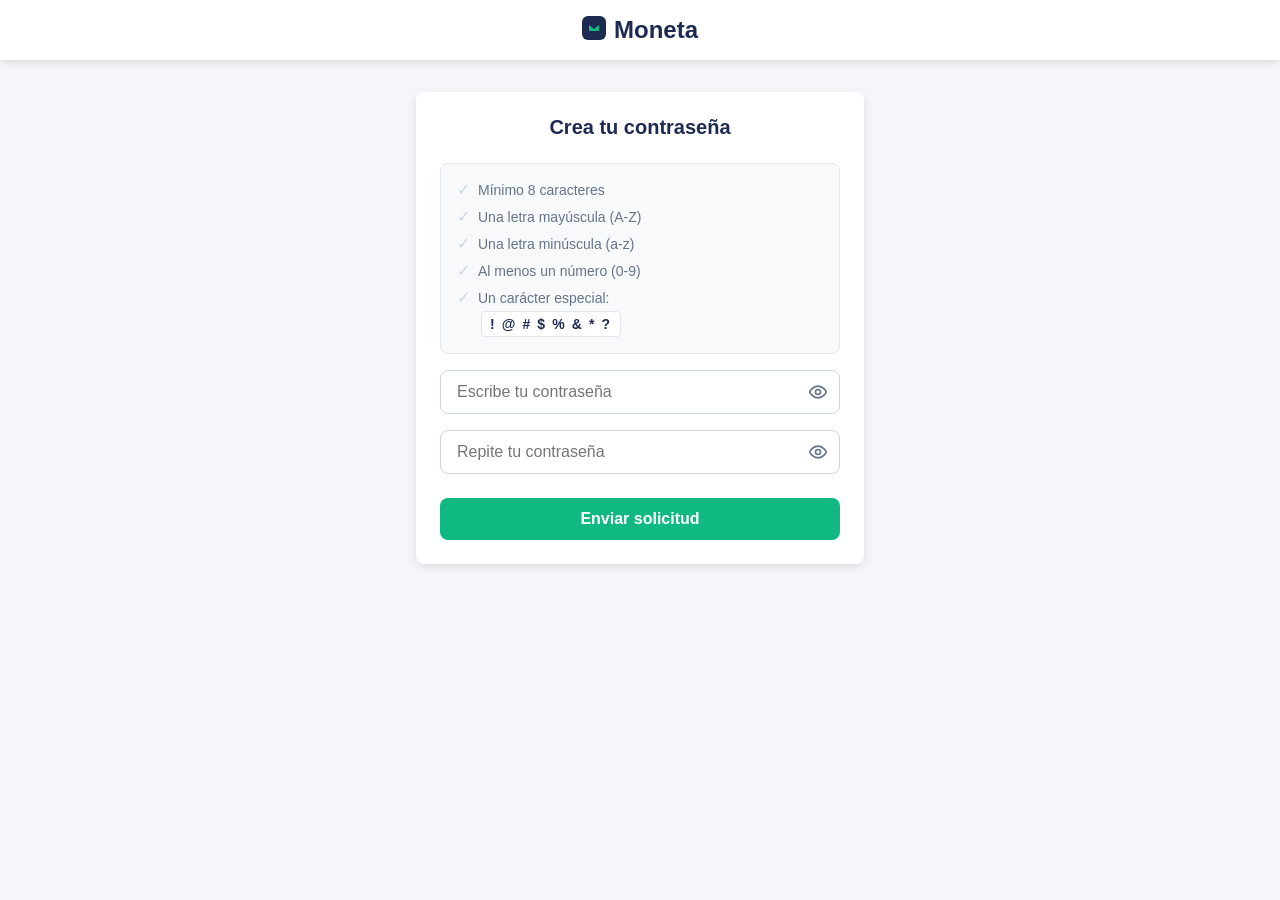
==== Contraseña/contra.html @ 9e0375bc "Se enlaza los botones de (landig) a (login) luego a (crear constraseña) y por ùltimo a otp. también " ====
<!DOCTYPE html>
<html lang="es">
<head>
  <meta charset="UTF-8">
  <meta name="viewport" content="width=device-width, initial-scale=1.0">
  <title>Crea tu contraseña - Moneta</title>
  <link rel="stylesheet" href="pass.css">
</head>
<body>

  <!-- Encabezado / Logo Moneta -->
  <header class="header">
    <div class="logo-container">
      <div class="logo-icon">
        <svg width="24" height="24" viewBox="0 0 24 24" fill="none" xmlns="http://www.w3.org/2000/svg">
          <rect width="24" height="24" rx="6" fill="#1d2b53"/>
          <path d="M7 9L12 13L17 9V15H7V9Z" fill="#10b981"/>
        </svg>
      </div>
      <span class="logo-text">Moneta</span>
    </div>
  </header>

  <!-- Contenedor Principal -->
  <main class="main-container">
    <h1 class="title">Crea tu contraseña</h1>

    <form class="password-form">
      
      <!-- Cuadro de Requisitos de Contraseña -->
      <div class="requirements-card">
        <ul class="requirements-list">
          <li class="requirement-item invalid">
            <span class="check-icon">✓</span>
            <span>Mínimo 8 caracteres</span>
          </li>
          <li class="requirement-item invalid">
            <span class="check-icon">✓</span>
            <span>Una letra mayúscula (A-Z)</span>
          </li>
          <li class="requirement-item invalid">
            <span class="check-icon">✓</span>
            <span>Una letra minúscula (a-z)</span>
          </li>
          <li class="requirement-item invalid">
            <span class="check-icon">✓</span>
            <span>Al menos un número (0-9)</span>
          </li>
          <li class="requirement-item invalid special-char-item">
            <div class="special-char-label">
              <span class="check-icon">✓</span>
              <span>Un carácter especial:</span>
            </div>
            <div class="special-char-box">
              ! @ # $ % & * ?
            </div>
          </li>
        </ul>
      </div>

      <!-- Campo 1: Escribe tu contraseña -->
      <div class="input-group">
        <input 
          type="password" 
          placeholder="Escribe tu contraseña"
          required
        >
        <button type="button" class="toggle-password" aria-label="Mostrar u ocultar contraseña">
          <svg class="eye-icon" width="20" height="20" viewBox="0 0 24 24" fill="none" stroke="currentColor" stroke-width="2" stroke-linecap="round" stroke-linejoin="round">
            <path d="M2 12s3-7 10-7 10 7 10 7-3 7-10 7-10-7-10-7z"></path>
            <circle cx="12" cy="12" r="3"></circle>
          </svg>
        </button>
      </div>

      <!-- Campo 2: Repite tu contraseña -->
      <div class="input-group">
        <input 
          type="password" 
          placeholder="Repite tu contraseña"
          required
        >
        <button type="button" class="toggle-password" aria-label="Mostrar u ocultar contraseña">
          <svg class="eye-icon" width="20" height="20" viewBox="0 0 24 24" fill="none" stroke="currentColor" stroke-width="2" stroke-linecap="round" stroke-linejoin="round">
            <path d="M2 12s3-7 10-7 10 7 10 7-3 7-10 7-10-7-10-7z"></path>
            <circle cx="12" cy="12" r="3"></circle>
          </svg>
        </button>
      </div>

    </form>

    <!-- Enlace que funciona como botón sin necesidad de JavaScript -->
    <a href="../otp/codigo_otp.html" class="submit-btn">Enviar solicitud</a>
  </main>

  <footer class="footer"></footer>

</body>
</html>
---- Contraseña/pass.css ----
* {
  margin: 0;
  padding: 0;
  box-sizing: border-box;
  font-family: Arial, sans-serif;
}

body {
  background-color: #f4f6f9;
  display: flex;
  flex-direction: column;
  align-items: center;
  min-height: 100vh;
}

.header {
  width: 100%;
  padding: 1rem;
  background-color: #ffffff;
  box-shadow: 0 0.2rem 0.5rem rgba(0, 0, 0, 0.1);
  display: flex;
  justify-content: center;
}

.logo-container {
  display: flex;
  align-items: center;
  gap: 0.5rem;
}

.logo-text {
  font-size: 1.5rem;
  font-weight: bold;
  color: #1d2b53;
}

.main-container {
  width: 100%;
  max-width: 28rem;
  margin-top: 2rem;
  padding: 1.5rem;
  background-color: #ffffff;
  border-radius: 0.5rem;
  box-shadow: 0 0.2rem 0.5rem rgba(0, 0, 0, 0.1);
}

.title {
  font-size: 1.25rem;
  color: #1d2b53;
  text-align: center;
  margin-bottom: 1.5rem;
}

.password-form {
  display: flex;
  flex-direction: column;
  gap: 1rem;
}

.requirements-card {
  background-color: #f8f9fa;
  padding: 1rem;
  border-radius: 0.5rem;
  border: 0.0625rem solid #e2e8f0;
}

.requirements-list {
  list-style: none;
  display: flex;
  flex-direction: column;
  gap: 0.5rem;
}

.requirement-item {
  display: flex;
  align-items: center;
  gap: 0.5rem;
  font-size: 0.875rem;
  color: #64748b;
}

.check-icon {
  font-size: 1rem;
  color: #cbd5e1;
}

.special-char-item {
  align-items: flex-start;
  flex-direction: column;
  gap: 0.25rem;
}

.special-char-label {
  display: flex;
  align-items: center;
  gap: 0.5rem;
}

.special-char-box {
  margin-left: 1.5rem;
  background-color: #ffffff;
  padding: 0.25rem 0.5rem;
  border-radius: 0.25rem;
  border: 0.0625rem solid #e2e8f0;
  letter-spacing: 0.1rem;
  font-weight: bold;
  color: #1d2b53;
}

.input-group {
  position: relative;
  display: flex;
  align-items: center;
}

.input-group input {
  width: 100%;
  padding: 0.75rem 2.5rem 0.75rem 1rem;
  border: 0.0625rem solid #cbd5e1;
  border-radius: 0.5rem;
  font-size: 1rem;
  outline: none;
  color: #333;
}

.input-group input:focus {
  border-color: #10b981;
}

.toggle-password {
  position: absolute;
  right: 0.75rem;
  background: none;
  border: none;
  cursor: pointer;
  color: #64748b;
  display: flex;
  align-items: center;
  justify-content: center;
}

/* Diseño del enlace convertido en botón */
.submit-btn {
  display: block;
  width: 100%;
  text-align: center;
  background-color: #10b981;
  color: #ffffff;
  padding: 0.75rem;
  border-radius: 0.5rem;
  text-decoration: none;
  font-size: 1rem;
  font-weight: bold;
  margin-top: 1.5rem;
  border: none;
  cursor: pointer;
  transition: background-color 0.2s ease;
}

.submit-btn:hover {
  background-color: #0d9668;
}

/* Diseño Responsive */
@media (max-width: 30rem) {
  .main-container {
    width: 90%;
    padding: 1rem;
    margin-top: 1rem;
  }
}
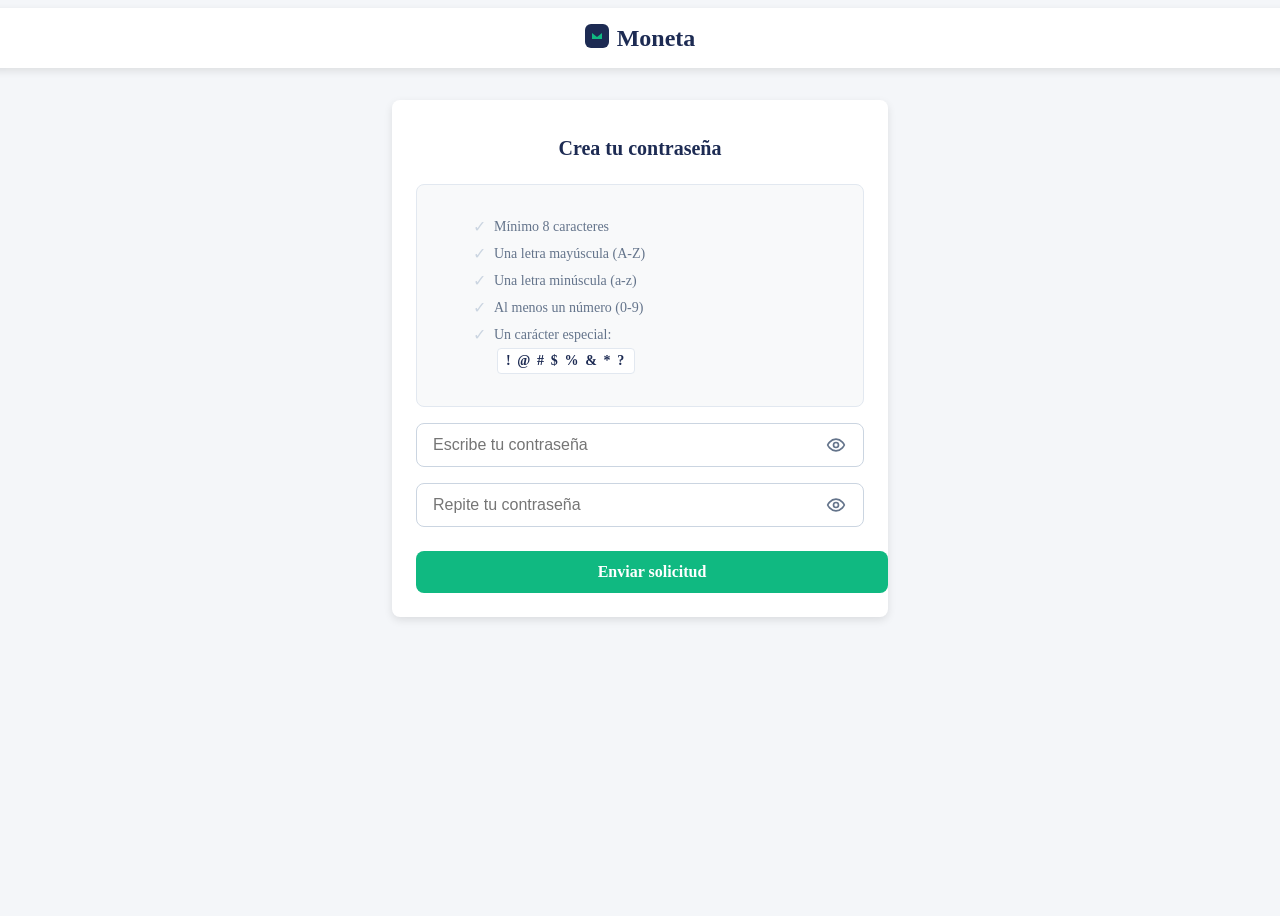
==== commit fbcab2d4: "Se actualiza html contraseña y login" ====
--- a/Contraseña/contra.html
+++ b/Contraseña/contra.html
@@ -96,5 +96,4 @@
 
   <footer class="footer"></footer>
 
-</body>
-</html>+</body>
--- a/Contraseña/pass.css
+++ b/Contraseña/pass.css
@@ -1,3 +1,4 @@
+CSS
 * {
   margin: 0;
   padding: 0;
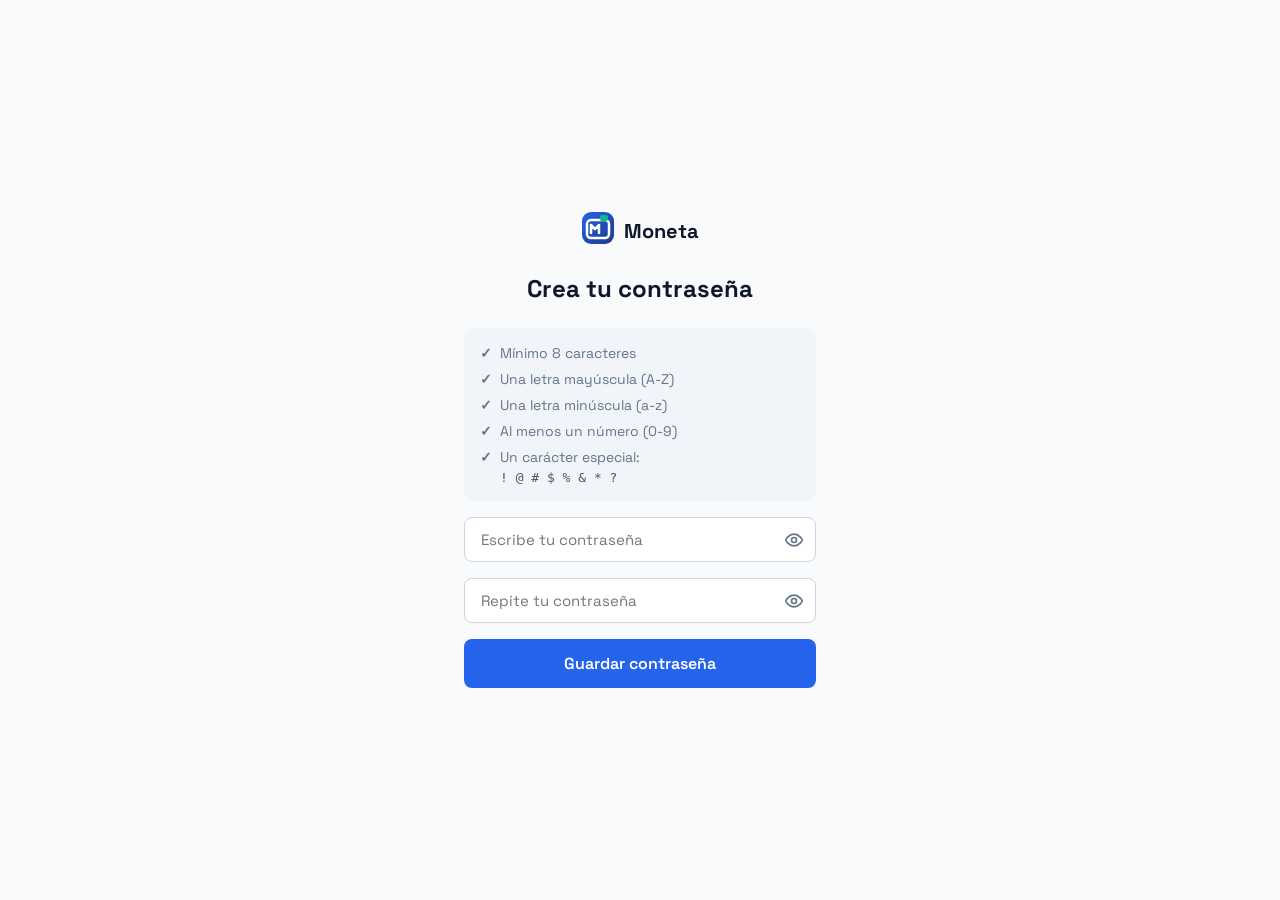
==== commit d74eb9bb: "actualizacion contraseña" ====
--- a/Contraseña/contra.html
+++ b/Contraseña/contra.html
@@ -3,50 +3,62 @@
 <head>
   <meta charset="UTF-8">
   <meta name="viewport" content="width=device-width, initial-scale=1.0">
+  <link rel="preconnect" href="https://fonts.googleapis.com">
+  <link rel="preconnect" href="https://fonts.gstatic.com" crossorigin>
+  <link href="https://fonts.googleapis.com/css2?family=Space+Grotesk:wght@300..700&display=swap" rel="stylesheet">
+
   <title>Crea tu contraseña - Moneta</title>
   <link rel="stylesheet" href="pass.css">
 </head>
 <body>
 
-  <!-- Encabezado / Logo Moneta -->
-  <header class="header">
-    <div class="logo-container">
+  <!-- Contenedor Principal -->
+  <main class="main-container">
+
+    <!-- Logo Moneta -->
+    <div class="logo-container logo-top">
       <div class="logo-icon">
-        <svg width="24" height="24" viewBox="0 0 24 24" fill="none" xmlns="http://www.w3.org/2000/svg">
-          <rect width="24" height="24" rx="6" fill="#1d2b53"/>
-          <path d="M7 9L12 13L17 9V15H7V9Z" fill="#10b981"/>
+        <svg width="32" height="32" viewBox="0 0 32 32" fill="none" xmlns="http://www.w3.org/2000/svg">
+          <defs>
+            <linearGradient id="bgGrad" x1="0%" y1="0%" x2="100%" y2="100%">
+              <stop offset="0%" stop-color="#2563eb"/>
+              <stop offset="100%" stop-color="#1e3a8a"/>
+            </linearGradient>
+          </defs>
+          <rect width="32" height="32" rx="9" fill="url(#bgGrad)"/>
+          <rect x="5" y="8" width="22" height="18" rx="4" stroke="#ffffff" stroke-width="2.5" fill="none"/>
+          <path d="M9 21V13L13 17L17 13V21" stroke="#ffffff" stroke-width="2.5" stroke-linecap="round" stroke-linejoin="round"/>
+          <rect x="18" y="3" width="8" height="6" rx="2" fill="#10b981"/>
         </svg>
       </div>
       <span class="logo-text">Moneta</span>
     </div>
-  </header>
 
-  <!-- Contenedor Principal -->
-  <main class="main-container">
     <h1 class="title">Crea tu contraseña</h1>
 
-    <form class="password-form">
+    <!-- Formulario con validación nativa HTML5 -->
+    <form class="password-form" id="passwordForm">
       
       <!-- Cuadro de Requisitos de Contraseña -->
       <div class="requirements-card">
         <ul class="requirements-list">
-          <li class="requirement-item invalid">
+          <li class="requirement-item" id="req-length">
             <span class="check-icon">✓</span>
             <span>Mínimo 8 caracteres</span>
           </li>
-          <li class="requirement-item invalid">
+          <li class="requirement-item" id="req-uppercase">
             <span class="check-icon">✓</span>
             <span>Una letra mayúscula (A-Z)</span>
           </li>
-          <li class="requirement-item invalid">
+          <li class="requirement-item" id="req-lowercase">
             <span class="check-icon">✓</span>
             <span>Una letra minúscula (a-z)</span>
           </li>
-          <li class="requirement-item invalid">
+          <li class="requirement-item" id="req-number">
             <span class="check-icon">✓</span>
             <span>Al menos un número (0-9)</span>
           </li>
-          <li class="requirement-item invalid special-char-item">
+          <li class="requirement-item special-char-item" id="req-special">
             <div class="special-char-label">
               <span class="check-icon">✓</span>
               <span>Un carácter especial:</span>
@@ -59,41 +71,80 @@
       </div>
 
       <!-- Campo 1: Escribe tu contraseña -->
-      <div class="input-group">
+      <div class="input-group input-wrapper">
+        <input type="checkbox" id="toggle-pass1" class="toggle-checkbox">
+        
         <input 
           type="password" 
+          name="password" 
+          class="input-password"
           placeholder="Escribe tu contraseña"
+          minlength="8"
+          pattern="(?=.*\d)(?=.*[a-z])(?=.*[A-Z])(?=.*[!@#$%^&*()_+\-=\[\]{};':&quot;\\|,.<>\/?]).{8,}"
           required
         >
-        <button type="button" class="toggle-password" aria-label="Mostrar u ocultar contraseña">
-          <svg class="eye-icon" width="20" height="20" viewBox="0 0 24 24" fill="none" stroke="currentColor" stroke-width="2" stroke-linecap="round" stroke-linejoin="round">
+        
+        <input 
+          type="text" 
+          class="input-text"
+          placeholder="Escribe tu contraseña"
+          minlength="8"
+          pattern="(?=.*\d)(?=.*[a-z])(?=.*[A-Z])(?=.*[!@#$%^&*()_+\-=\[\]{};':&quot;\\|,.<>\/?]).{8,}"
+        >
+
+        <label for="toggle-pass1" class="toggle-label" aria-label="Mostrar u ocultar contraseña">
+          <svg class="eye-icon eye-on" width="20" height="20" viewBox="0 0 24 24" fill="none" stroke="currentColor" stroke-width="2" stroke-linecap="round" stroke-linejoin="round">
             <path d="M2 12s3-7 10-7 10 7 10 7-3 7-10 7-10-7-10-7z"></path>
             <circle cx="12" cy="12" r="3"></circle>
           </svg>
-        </button>
+          <svg class="eye-icon eye-off" width="20" height="20" viewBox="0 0 24 24" fill="none" stroke="currentColor" stroke-width="2" stroke-linecap="round" stroke-linejoin="round">
+            <path d="M17.94 17.94A10.07 10.07 0 0 1 12 19c-7 0-10-7-10-7a18.45 18.45 0 0 1 5.06-5.94M9.9 4.24A9.12 9.12 0 0 1 12 4c7 0 10 7 10 7a18.5 18.5 0 0 1-2.16 3.19m-6.72-1.07a3 3 0 1 1-4.24-4.24"></path>
+            <line x1="1" y1="1" x2="23" y2="23"></line>
+          </svg>
+        </label>
       </div>
 
       <!-- Campo 2: Repite tu contraseña -->
-      <div class="input-group">
+      <div class="input-group input-wrapper">
+        <input type="checkbox" id="toggle-pass2" class="toggle-checkbox">
+
         <input 
           type="password" 
+          name="confirmPassword" 
+          class="input-password"
           placeholder="Repite tu contraseña"
+          minlength="8"
+          pattern="(?=.*\d)(?=.*[a-z])(?=.*[A-Z])(?=.*[!@#$%^&*()_+\-=\[\]{};':&quot;\\|,.<>\/?]).{8,}"
           required
         >
-        <button type="button" class="toggle-password" aria-label="Mostrar u ocultar contraseña">
-          <svg class="eye-icon" width="20" height="20" viewBox="0 0 24 24" fill="none" stroke="currentColor" stroke-width="2" stroke-linecap="round" stroke-linejoin="round">
+
+        <input 
+          type="text" 
+          class="input-text"
+          placeholder="Repite tu contraseña"
+          minlength="8"
+          pattern="(?=.*\d)(?=.*[a-z])(?=.*[A-Z])(?=.*[!@#$%^&*()_+\-=\[\]{};':&quot;\\|,.<>\/?]).{8,}"
+        >
+
+        <label for="toggle-pass2" class="toggle-label" aria-label="Mostrar u ocultar contraseña">
+          <svg class="eye-icon eye-on" width="20" height="20" viewBox="0 0 24 24" fill="none" stroke="currentColor" stroke-width="2" stroke-linecap="round" stroke-linejoin="round">
             <path d="M2 12s3-7 10-7 10 7 10 7-3 7-10 7-10-7-10-7z"></path>
             <circle cx="12" cy="12" r="3"></circle>
           </svg>
-        </button>
+          <svg class="eye-icon eye-off" width="20" height="20" viewBox="0 0 24 24" fill="none" stroke="currentColor" stroke-width="2" stroke-linecap="round" stroke-linejoin="round">
+            <path d="M17.94 17.94A10.07 10.07 0 0 1 12 19c-7 0-10-7-10-7a18.45 18.45 0 0 1 5.06-5.94M9.9 4.24A9.12 9.12 0 0 1 12 4c7 0 10 7 10 7a18.5 18.5 0 0 1-2.16 3.19m-6.72-1.07a3 3 0 1 1-4.24-4.24"></path>
+            <line x1="1" y1="1" x2="23" y2="23"></line>
+          </svg>
+        </label>
       </div>
 
+      <!-- Botón de Envío -->
+      <button type="submit" id="submitBtn" class="submit-btn">Guardar contraseña</button>
+
     </form>
-
-    <!-- Enlace que funciona como botón sin necesidad de JavaScript -->
-    <a href="../otp/codigo_otp.html" class="submit-btn">Enviar solicitud</a>
   </main>
 
   <footer class="footer"></footer>
 
-</body>+</body>
+</html>
--- a/Contraseña/pass.css
+++ b/Contraseña/pass.css
@@ -1,172 +1,183 @@
-CSS
-* {
+/* Estilos base y tipografía */
+body {
+  font-family: 'Space Grotesk', sans-serif;
+  background-color: #f8fafc;
   margin: 0;
   padding: 0;
-  box-sizing: border-box;
-  font-family: Arial, sans-serif;
-}
-
-body {
-  background-color: #f4f6f9;
   display: flex;
-  flex-direction: column;
+  justify-content: center;
   align-items: center;
   min-height: 100vh;
 }
 
-.header {
+.main-container {
   width: 100%;
-  padding: 1rem;
-  background-color: #ffffff;
-  box-shadow: 0 0.2rem 0.5rem rgba(0, 0, 0, 0.1);
-  display: flex;
-  justify-content: center;
+  max-width: 400px;
+  padding: 24px;
+  box-sizing: border-box;
 }
 
 .logo-container {
   display: flex;
   align-items: center;
-  gap: 0.5rem;
+  justify-content: center;
+  gap: 10px;
+  margin-bottom: 24px;
 }
 
 .logo-text {
-  font-size: 1.5rem;
-  font-weight: bold;
-  color: #1d2b53;
-}
-
-.main-container {
-  width: 100%;
-  max-width: 28rem;
-  margin-top: 2rem;
-  padding: 1.5rem;
-  background-color: #ffffff;
-  border-radius: 0.5rem;
-  box-shadow: 0 0.2rem 0.5rem rgba(0, 0, 0, 0.1);
+  font-weight: 700;
+  font-size: 20px;
+  color: #0f172a;
 }
 
 .title {
-  font-size: 1.25rem;
-  color: #1d2b53;
+  font-size: 24px;
+  font-weight: 700;
+  color: #0f172a;
+  margin-bottom: 24px;
   text-align: center;
-  margin-bottom: 1.5rem;
 }
 
 .password-form {
   display: flex;
   flex-direction: column;
-  gap: 1rem;
+  gap: 16px;
 }
 
 .requirements-card {
-  background-color: #f8f9fa;
-  padding: 1rem;
-  border-radius: 0.5rem;
-  border: 0.0625rem solid #e2e8f0;
+  background: #f1f5f9;
+  border-radius: 12px;
+  padding: 16px;
 }
 
 .requirements-list {
   list-style: none;
+  padding: 0;
+  margin: 0;
   display: flex;
   flex-direction: column;
-  gap: 0.5rem;
+  gap: 8px;
 }
 
 .requirement-item {
   display: flex;
   align-items: center;
-  gap: 0.5rem;
-  font-size: 0.875rem;
+  gap: 8px;
+  font-size: 14px;
   color: #64748b;
 }
 
 .check-icon {
-  font-size: 1rem;
-  color: #cbd5e1;
+  font-weight: bold;
 }
 
 .special-char-item {
+  flex-direction: column;
   align-items: flex-start;
-  flex-direction: column;
-  gap: 0.25rem;
+  gap: 4px;
 }
 
 .special-char-label {
   display: flex;
   align-items: center;
-  gap: 0.5rem;
+  gap: 8px;
 }
 
 .special-char-box {
-  margin-left: 1.5rem;
-  background-color: #ffffff;
-  padding: 0.25rem 0.5rem;
-  border-radius: 0.25rem;
-  border: 0.0625rem solid #e2e8f0;
-  letter-spacing: 0.1rem;
-  font-weight: bold;
-  color: #1d2b53;
+  font-family: monospace;
+  font-size: 13px;
+  color: #475569;
+  padding-left: 20px;
 }
 
+/* Campos de entrada */
 .input-group {
+  position: relative;
+  width: 100%;
+}
+
+.input-group input[type="password"],
+.input-group input[type="text"] {
+  width: 100%;
+  padding: 12px 40px 12px 16px;
+  border: 1px solid #cbd5e1;
+  border-radius: 8px;
+  font-size: 15px;
+  font-family: inherit;
+  box-sizing: border-box;
+  outline: none;
+  background: #ffffff;
+}
+
+.input-group input:focus {
+  border-color: #2563eb;
+}
+
+/* Botón de envío */
+.submit-btn {
+  background-color: #2563eb;
+  color: white;
+  border: none;
+  border-radius: 8px;
+  padding: 14px;
+  font-size: 16px;
+  font-weight: 600;
+  cursor: pointer;
+  font-family: inherit;
+  transition: background-color 0.2s;
+}
+
+.submit-btn:hover {
+  background-color: #1d4ed8;
+}
+
+/* ==========================================
+   LÓGICA CSS PARA EL TOGGLE (MOSTRAR / OCULTAR)
+   ========================================== */
+.input-wrapper {
   position: relative;
   display: flex;
   align-items: center;
 }
 
-.input-group input {
-  width: 100%;
-  padding: 0.75rem 2.5rem 0.75rem 1rem;
-  border: 0.0625rem solid #cbd5e1;
-  border-radius: 0.5rem;
-  font-size: 1rem;
-  outline: none;
-  color: #333;
+.toggle-checkbox {
+  display: none;
 }
 
-.input-group input:focus {
-  border-color: #10b981;
+.input-text {
+  display: none;
 }
 
-.toggle-password {
+/* Al activar el checkbox, se oculta el password y se muestra el texto */
+.toggle-checkbox:checked ~ .input-password {
+  display: none;
+}
+
+.toggle-checkbox:checked ~ .input-text {
+  display: block;
+}
+
+/* Alternancia de los iconos del ojo */
+.toggle-label .eye-off {
+  display: none;
+}
+
+.toggle-checkbox:checked ~ .toggle-label .eye-on {
+  display: none;
+}
+
+.toggle-checkbox:checked ~ .toggle-label .eye-off {
+  display: inline;
+}
+
+.toggle-label {
   position: absolute;
-  right: 0.75rem;
-  background: none;
-  border: none;
+  right: 12px;
   cursor: pointer;
-  color: #64748b;
   display: flex;
   align-items: center;
   justify-content: center;
-}
-
-/* Diseño del enlace convertido en botón */
-.submit-btn {
-  display: block;
-  width: 100%;
-  text-align: center;
-  background-color: #10b981;
-  color: #ffffff;
-  padding: 0.75rem;
-  border-radius: 0.5rem;
-  text-decoration: none;
-  font-size: 1rem;
-  font-weight: bold;
-  margin-top: 1.5rem;
-  border: none;
-  cursor: pointer;
-  transition: background-color 0.2s ease;
-}
-
-.submit-btn:hover {
-  background-color: #0d9668;
-}
-
-/* Diseño Responsive */
-@media (max-width: 30rem) {
-  .main-container {
-    width: 90%;
-    padding: 1rem;
-    margin-top: 1rem;
-  }
+  user-select: none;
+  color: #64748b;
 }
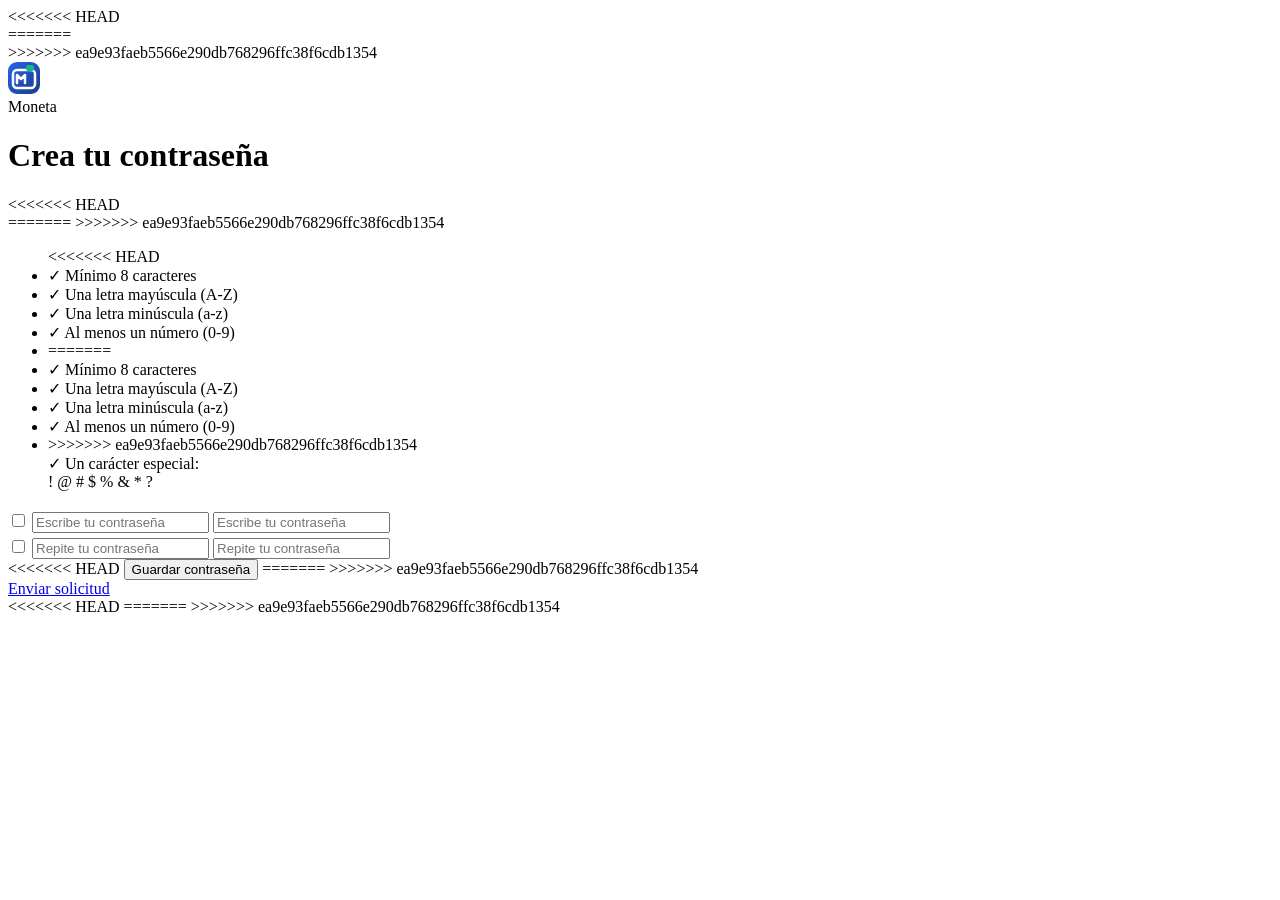
==== commit ed38c182: "abort" ====
--- a/Contraseña/contra.html
+++ b/Contraseña/contra.html
@@ -12,11 +12,17 @@
 </head>
 <body>
 
+<<<<<<< HEAD
   <!-- Contenedor Principal -->
   <main class="main-container">
 
     <!-- Logo Moneta -->
     <div class="logo-container logo-top">
+=======
+  <!-- Encabezado / Logo Moneta -->
+  <header class="header">
+    <div class="logo-container">
+>>>>>>> ea9e93faeb5566e290db768296ffc38f6cdb1354
       <div class="logo-icon">
         <svg width="32" height="32" viewBox="0 0 32 32" fill="none" xmlns="http://www.w3.org/2000/svg">
           <defs>
@@ -33,15 +39,23 @@
       </div>
       <span class="logo-text">Moneta</span>
     </div>
-
+  </header>
+
+  <!-- Contenedor Principal -->
+  <main class="main-container">
     <h1 class="title">Crea tu contraseña</h1>
 
+<<<<<<< HEAD
     <!-- Formulario con validación nativa HTML5 -->
     <form class="password-form" id="passwordForm">
+=======
+    <form class="password-form">
+>>>>>>> ea9e93faeb5566e290db768296ffc38f6cdb1354
       
       <!-- Cuadro de Requisitos de Contraseña -->
       <div class="requirements-card">
         <ul class="requirements-list">
+<<<<<<< HEAD
           <li class="requirement-item" id="req-length">
             <span class="check-icon">✓</span>
             <span>Mínimo 8 caracteres</span>
@@ -59,6 +73,25 @@
             <span>Al menos un número (0-9)</span>
           </li>
           <li class="requirement-item special-char-item" id="req-special">
+=======
+          <li class="requirement-item invalid">
+            <span class="check-icon">✓</span>
+            <span>Mínimo 8 caracteres</span>
+          </li>
+          <li class="requirement-item invalid">
+            <span class="check-icon">✓</span>
+            <span>Una letra mayúscula (A-Z)</span>
+          </li>
+          <li class="requirement-item invalid">
+            <span class="check-icon">✓</span>
+            <span>Una letra minúscula (a-z)</span>
+          </li>
+          <li class="requirement-item invalid">
+            <span class="check-icon">✓</span>
+            <span>Al menos un número (0-9)</span>
+          </li>
+          <li class="requirement-item invalid special-char-item">
+>>>>>>> ea9e93faeb5566e290db768296ffc38f6cdb1354
             <div class="special-char-label">
               <span class="check-icon">✓</span>
               <span>Un carácter especial:</span>
@@ -76,6 +109,7 @@
         
         <input 
           type="password" 
+<<<<<<< HEAD
           name="password" 
           class="input-password"
           placeholder="Escribe tu contraseña"
@@ -94,6 +128,13 @@
 
         <label for="toggle-pass1" class="toggle-label" aria-label="Mostrar u ocultar contraseña">
           <svg class="eye-icon eye-on" width="20" height="20" viewBox="0 0 24 24" fill="none" stroke="currentColor" stroke-width="2" stroke-linecap="round" stroke-linejoin="round">
+=======
+          placeholder="Escribe tu contraseña"
+          required
+        >
+        <button type="button" class="toggle-password" aria-label="Mostrar u ocultar contraseña">
+          <svg class="eye-icon" width="20" height="20" viewBox="0 0 24 24" fill="none" stroke="currentColor" stroke-width="2" stroke-linecap="round" stroke-linejoin="round">
+>>>>>>> ea9e93faeb5566e290db768296ffc38f6cdb1354
             <path d="M2 12s3-7 10-7 10 7 10 7-3 7-10 7-10-7-10-7z"></path>
             <circle cx="12" cy="12" r="3"></circle>
           </svg>
@@ -110,6 +151,7 @@
 
         <input 
           type="password" 
+<<<<<<< HEAD
           name="confirmPassword" 
           class="input-password"
           placeholder="Repite tu contraseña"
@@ -128,6 +170,13 @@
 
         <label for="toggle-pass2" class="toggle-label" aria-label="Mostrar u ocultar contraseña">
           <svg class="eye-icon eye-on" width="20" height="20" viewBox="0 0 24 24" fill="none" stroke="currentColor" stroke-width="2" stroke-linecap="round" stroke-linejoin="round">
+=======
+          placeholder="Repite tu contraseña"
+          required
+        >
+        <button type="button" class="toggle-password" aria-label="Mostrar u ocultar contraseña">
+          <svg class="eye-icon" width="20" height="20" viewBox="0 0 24 24" fill="none" stroke="currentColor" stroke-width="2" stroke-linecap="round" stroke-linejoin="round">
+>>>>>>> ea9e93faeb5566e290db768296ffc38f6cdb1354
             <path d="M2 12s3-7 10-7 10 7 10 7-3 7-10 7-10-7-10-7z"></path>
             <circle cx="12" cy="12" r="3"></circle>
           </svg>
@@ -138,13 +187,23 @@
         </label>
       </div>
 
+<<<<<<< HEAD
       <!-- Botón de Envío -->
       <button type="submit" id="submitBtn" class="submit-btn">Guardar contraseña</button>
 
+=======
+>>>>>>> ea9e93faeb5566e290db768296ffc38f6cdb1354
     </form>
+
+    <!-- Enlace que funciona como botón sin necesidad de JavaScript -->
+    <a href="../otp/codigo_otp.html" class="submit-btn">Enviar solicitud</a>
   </main>
 
   <footer class="footer"></footer>
 
+<<<<<<< HEAD
 </body>
-</html>+</html>
+=======
+</body>
+>>>>>>> ea9e93faeb5566e290db768296ffc38f6cdb1354
--- a/Contraseña/pass.css
+++ b/Contraseña/pass.css
@@ -1,3 +1,4 @@
+<<<<<<< HEAD
 /* Estilos base y tipografía */
 body {
   font-family: 'Space Grotesk', sans-serif;
@@ -6,20 +7,45 @@
   padding: 0;
   display: flex;
   justify-content: center;
+=======
+CSS
+* {
+  margin: 0;
+  padding: 0;
+  box-sizing: border-box;
+  font-family: Arial, sans-serif;
+}
+
+body {
+  background-color: #f4f6f9;
+  display: flex;
+  flex-direction: column;
+>>>>>>> ea9e93faeb5566e290db768296ffc38f6cdb1354
   align-items: center;
   min-height: 100vh;
 }
 
+<<<<<<< HEAD
 .main-container {
   width: 100%;
   max-width: 400px;
   padding: 24px;
   box-sizing: border-box;
+=======
+.header {
+  width: 100%;
+  padding: 1rem;
+  background-color: #ffffff;
+  box-shadow: 0 0.2rem 0.5rem rgba(0, 0, 0, 0.1);
+  display: flex;
+  justify-content: center;
+>>>>>>> ea9e93faeb5566e290db768296ffc38f6cdb1354
 }
 
 .logo-container {
   display: flex;
   align-items: center;
+<<<<<<< HEAD
   justify-content: center;
   gap: 10px;
   margin-bottom: 24px;
@@ -36,19 +62,51 @@
   font-weight: 700;
   color: #0f172a;
   margin-bottom: 24px;
+=======
+  gap: 0.5rem;
+}
+
+.logo-text {
+  font-size: 1.5rem;
+  font-weight: bold;
+  color: #1d2b53;
+}
+
+.main-container {
+  width: 100%;
+  max-width: 28rem;
+  margin-top: 2rem;
+  padding: 1.5rem;
+  background-color: #ffffff;
+  border-radius: 0.5rem;
+  box-shadow: 0 0.2rem 0.5rem rgba(0, 0, 0, 0.1);
+}
+
+.title {
+  font-size: 1.25rem;
+  color: #1d2b53;
+>>>>>>> ea9e93faeb5566e290db768296ffc38f6cdb1354
   text-align: center;
+  margin-bottom: 1.5rem;
 }
 
 .password-form {
   display: flex;
   flex-direction: column;
-  gap: 16px;
+  gap: 1rem;
 }
 
 .requirements-card {
+<<<<<<< HEAD
   background: #f1f5f9;
   border-radius: 12px;
   padding: 16px;
+=======
+  background-color: #f8f9fa;
+  padding: 1rem;
+  border-radius: 0.5rem;
+  border: 0.0625rem solid #e2e8f0;
+>>>>>>> ea9e93faeb5566e290db768296ffc38f6cdb1354
 }
 
 .requirements-list {
@@ -57,18 +115,28 @@
   margin: 0;
   display: flex;
   flex-direction: column;
+<<<<<<< HEAD
   gap: 8px;
+=======
+  gap: 0.5rem;
+>>>>>>> ea9e93faeb5566e290db768296ffc38f6cdb1354
 }
 
 .requirement-item {
   display: flex;
   align-items: center;
+<<<<<<< HEAD
   gap: 8px;
   font-size: 14px;
+=======
+  gap: 0.5rem;
+  font-size: 0.875rem;
+>>>>>>> ea9e93faeb5566e290db768296ffc38f6cdb1354
   color: #64748b;
 }
 
 .check-icon {
+<<<<<<< HEAD
   font-weight: bold;
 }
 
@@ -76,11 +144,22 @@
   flex-direction: column;
   align-items: flex-start;
   gap: 4px;
+=======
+  font-size: 1rem;
+  color: #cbd5e1;
+}
+
+.special-char-item {
+  align-items: flex-start;
+  flex-direction: column;
+  gap: 0.25rem;
+>>>>>>> ea9e93faeb5566e290db768296ffc38f6cdb1354
 }
 
 .special-char-label {
   display: flex;
   align-items: center;
+<<<<<<< HEAD
   gap: 8px;
 }
 
@@ -92,6 +171,22 @@
 }
 
 /* Campos de entrada */
+=======
+  gap: 0.5rem;
+}
+
+.special-char-box {
+  margin-left: 1.5rem;
+  background-color: #ffffff;
+  padding: 0.25rem 0.5rem;
+  border-radius: 0.25rem;
+  border: 0.0625rem solid #e2e8f0;
+  letter-spacing: 0.1rem;
+  font-weight: bold;
+  color: #1d2b53;
+}
+
+>>>>>>> ea9e93faeb5566e290db768296ffc38f6cdb1354
 .input-group {
   position: relative;
   width: 100%;
@@ -139,6 +234,7 @@
   position: relative;
   display: flex;
   align-items: center;
+<<<<<<< HEAD
 }
 
 .toggle-checkbox {
@@ -180,4 +276,63 @@
   justify-content: center;
   user-select: none;
   color: #64748b;
+=======
+}
+
+.input-group input {
+  width: 100%;
+  padding: 0.75rem 2.5rem 0.75rem 1rem;
+  border: 0.0625rem solid #cbd5e1;
+  border-radius: 0.5rem;
+  font-size: 1rem;
+  outline: none;
+  color: #333;
+}
+
+.input-group input:focus {
+  border-color: #10b981;
+}
+
+.toggle-password {
+  position: absolute;
+  right: 0.75rem;
+  background: none;
+  border: none;
+  cursor: pointer;
+  color: #64748b;
+  display: flex;
+  align-items: center;
+  justify-content: center;
+}
+
+/* Diseño del enlace convertido en botón */
+.submit-btn {
+  display: block;
+  width: 100%;
+  text-align: center;
+  background-color: #10b981;
+  color: #ffffff;
+  padding: 0.75rem;
+  border-radius: 0.5rem;
+  text-decoration: none;
+  font-size: 1rem;
+  font-weight: bold;
+  margin-top: 1.5rem;
+  border: none;
+  cursor: pointer;
+  transition: background-color 0.2s ease;
+}
+
+.submit-btn:hover {
+  background-color: #0d9668;
+}
+
+/* Diseño Responsive */
+@media (max-width: 30rem) {
+  .main-container {
+    width: 90%;
+    padding: 1rem;
+    margin-top: 1rem;
+  }
+>>>>>>> ea9e93faeb5566e290db768296ffc38f6cdb1354
 }
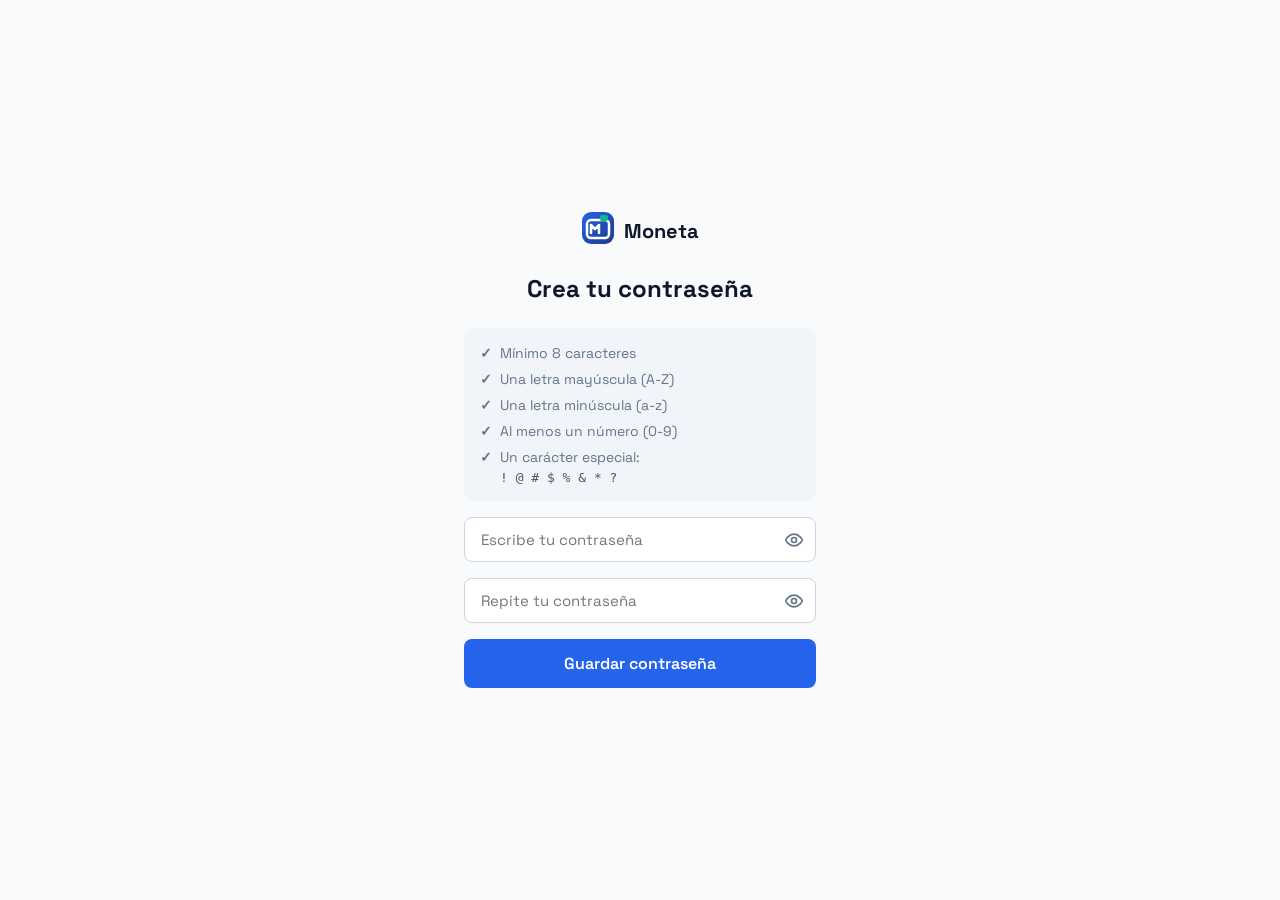
==== commit e94eb061: "Actualizacion contraseña 2.0" ====
--- a/Contraseña/contra.html
+++ b/Contraseña/contra.html
@@ -12,17 +12,11 @@
 </head>
 <body>
 
-<<<<<<< HEAD
   <!-- Contenedor Principal -->
   <main class="main-container">
 
     <!-- Logo Moneta -->
     <div class="logo-container logo-top">
-=======
-  <!-- Encabezado / Logo Moneta -->
-  <header class="header">
-    <div class="logo-container">
->>>>>>> ea9e93faeb5566e290db768296ffc38f6cdb1354
       <div class="logo-icon">
         <svg width="32" height="32" viewBox="0 0 32 32" fill="none" xmlns="http://www.w3.org/2000/svg">
           <defs>
@@ -39,23 +33,15 @@
       </div>
       <span class="logo-text">Moneta</span>
     </div>
-  </header>
 
-  <!-- Contenedor Principal -->
-  <main class="main-container">
     <h1 class="title">Crea tu contraseña</h1>
 
-<<<<<<< HEAD
     <!-- Formulario con validación nativa HTML5 -->
     <form class="password-form" id="passwordForm">
-=======
-    <form class="password-form">
->>>>>>> ea9e93faeb5566e290db768296ffc38f6cdb1354
       
       <!-- Cuadro de Requisitos de Contraseña -->
       <div class="requirements-card">
         <ul class="requirements-list">
-<<<<<<< HEAD
           <li class="requirement-item" id="req-length">
             <span class="check-icon">✓</span>
             <span>Mínimo 8 caracteres</span>
@@ -73,25 +59,6 @@
             <span>Al menos un número (0-9)</span>
           </li>
           <li class="requirement-item special-char-item" id="req-special">
-=======
-          <li class="requirement-item invalid">
-            <span class="check-icon">✓</span>
-            <span>Mínimo 8 caracteres</span>
-          </li>
-          <li class="requirement-item invalid">
-            <span class="check-icon">✓</span>
-            <span>Una letra mayúscula (A-Z)</span>
-          </li>
-          <li class="requirement-item invalid">
-            <span class="check-icon">✓</span>
-            <span>Una letra minúscula (a-z)</span>
-          </li>
-          <li class="requirement-item invalid">
-            <span class="check-icon">✓</span>
-            <span>Al menos un número (0-9)</span>
-          </li>
-          <li class="requirement-item invalid special-char-item">
->>>>>>> ea9e93faeb5566e290db768296ffc38f6cdb1354
             <div class="special-char-label">
               <span class="check-icon">✓</span>
               <span>Un carácter especial:</span>
@@ -109,7 +76,6 @@
         
         <input 
           type="password" 
-<<<<<<< HEAD
           name="password" 
           class="input-password"
           placeholder="Escribe tu contraseña"
@@ -128,13 +94,6 @@
 
         <label for="toggle-pass1" class="toggle-label" aria-label="Mostrar u ocultar contraseña">
           <svg class="eye-icon eye-on" width="20" height="20" viewBox="0 0 24 24" fill="none" stroke="currentColor" stroke-width="2" stroke-linecap="round" stroke-linejoin="round">
-=======
-          placeholder="Escribe tu contraseña"
-          required
-        >
-        <button type="button" class="toggle-password" aria-label="Mostrar u ocultar contraseña">
-          <svg class="eye-icon" width="20" height="20" viewBox="0 0 24 24" fill="none" stroke="currentColor" stroke-width="2" stroke-linecap="round" stroke-linejoin="round">
->>>>>>> ea9e93faeb5566e290db768296ffc38f6cdb1354
             <path d="M2 12s3-7 10-7 10 7 10 7-3 7-10 7-10-7-10-7z"></path>
             <circle cx="12" cy="12" r="3"></circle>
           </svg>
@@ -151,7 +110,6 @@
 
         <input 
           type="password" 
-<<<<<<< HEAD
           name="confirmPassword" 
           class="input-password"
           placeholder="Repite tu contraseña"
@@ -170,13 +128,6 @@
 
         <label for="toggle-pass2" class="toggle-label" aria-label="Mostrar u ocultar contraseña">
           <svg class="eye-icon eye-on" width="20" height="20" viewBox="0 0 24 24" fill="none" stroke="currentColor" stroke-width="2" stroke-linecap="round" stroke-linejoin="round">
-=======
-          placeholder="Repite tu contraseña"
-          required
-        >
-        <button type="button" class="toggle-password" aria-label="Mostrar u ocultar contraseña">
-          <svg class="eye-icon" width="20" height="20" viewBox="0 0 24 24" fill="none" stroke="currentColor" stroke-width="2" stroke-linecap="round" stroke-linejoin="round">
->>>>>>> ea9e93faeb5566e290db768296ffc38f6cdb1354
             <path d="M2 12s3-7 10-7 10 7 10 7-3 7-10 7-10-7-10-7z"></path>
             <circle cx="12" cy="12" r="3"></circle>
           </svg>
@@ -187,23 +138,13 @@
         </label>
       </div>
 
-<<<<<<< HEAD
       <!-- Botón de Envío -->
       <button type="submit" id="submitBtn" class="submit-btn">Guardar contraseña</button>
 
-=======
->>>>>>> ea9e93faeb5566e290db768296ffc38f6cdb1354
     </form>
-
-    <!-- Enlace que funciona como botón sin necesidad de JavaScript -->
-    <a href="../otp/codigo_otp.html" class="submit-btn">Enviar solicitud</a>
   </main>
 
   <footer class="footer"></footer>
 
-<<<<<<< HEAD
 </body>
-</html>
-=======
-</body>
->>>>>>> ea9e93faeb5566e290db768296ffc38f6cdb1354
+</html>
--- a/Contraseña/pass.css
+++ b/Contraseña/pass.css
@@ -1,4 +1,3 @@
-<<<<<<< HEAD
 /* Estilos base y tipografía */
 body {
   font-family: 'Space Grotesk', sans-serif;
@@ -7,45 +6,20 @@
   padding: 0;
   display: flex;
   justify-content: center;
-=======
-CSS
-* {
-  margin: 0;
-  padding: 0;
-  box-sizing: border-box;
-  font-family: Arial, sans-serif;
-}
-
-body {
-  background-color: #f4f6f9;
-  display: flex;
-  flex-direction: column;
->>>>>>> ea9e93faeb5566e290db768296ffc38f6cdb1354
   align-items: center;
   min-height: 100vh;
 }
 
-<<<<<<< HEAD
 .main-container {
   width: 100%;
   max-width: 400px;
   padding: 24px;
   box-sizing: border-box;
-=======
-.header {
-  width: 100%;
-  padding: 1rem;
-  background-color: #ffffff;
-  box-shadow: 0 0.2rem 0.5rem rgba(0, 0, 0, 0.1);
-  display: flex;
-  justify-content: center;
->>>>>>> ea9e93faeb5566e290db768296ffc38f6cdb1354
 }
 
 .logo-container {
   display: flex;
   align-items: center;
-<<<<<<< HEAD
   justify-content: center;
   gap: 10px;
   margin-bottom: 24px;
@@ -62,51 +36,19 @@
   font-weight: 700;
   color: #0f172a;
   margin-bottom: 24px;
-=======
-  gap: 0.5rem;
-}
-
-.logo-text {
-  font-size: 1.5rem;
-  font-weight: bold;
-  color: #1d2b53;
-}
-
-.main-container {
-  width: 100%;
-  max-width: 28rem;
-  margin-top: 2rem;
-  padding: 1.5rem;
-  background-color: #ffffff;
-  border-radius: 0.5rem;
-  box-shadow: 0 0.2rem 0.5rem rgba(0, 0, 0, 0.1);
-}
-
-.title {
-  font-size: 1.25rem;
-  color: #1d2b53;
->>>>>>> ea9e93faeb5566e290db768296ffc38f6cdb1354
   text-align: center;
-  margin-bottom: 1.5rem;
 }
 
 .password-form {
   display: flex;
   flex-direction: column;
-  gap: 1rem;
+  gap: 16px;
 }
 
 .requirements-card {
-<<<<<<< HEAD
   background: #f1f5f9;
   border-radius: 12px;
   padding: 16px;
-=======
-  background-color: #f8f9fa;
-  padding: 1rem;
-  border-radius: 0.5rem;
-  border: 0.0625rem solid #e2e8f0;
->>>>>>> ea9e93faeb5566e290db768296ffc38f6cdb1354
 }
 
 .requirements-list {
@@ -115,28 +57,18 @@
   margin: 0;
   display: flex;
   flex-direction: column;
-<<<<<<< HEAD
   gap: 8px;
-=======
-  gap: 0.5rem;
->>>>>>> ea9e93faeb5566e290db768296ffc38f6cdb1354
 }
 
 .requirement-item {
   display: flex;
   align-items: center;
-<<<<<<< HEAD
   gap: 8px;
   font-size: 14px;
-=======
-  gap: 0.5rem;
-  font-size: 0.875rem;
->>>>>>> ea9e93faeb5566e290db768296ffc38f6cdb1354
   color: #64748b;
 }
 
 .check-icon {
-<<<<<<< HEAD
   font-weight: bold;
 }
 
@@ -144,22 +76,11 @@
   flex-direction: column;
   align-items: flex-start;
   gap: 4px;
-=======
-  font-size: 1rem;
-  color: #cbd5e1;
-}
-
-.special-char-item {
-  align-items: flex-start;
-  flex-direction: column;
-  gap: 0.25rem;
->>>>>>> ea9e93faeb5566e290db768296ffc38f6cdb1354
 }
 
 .special-char-label {
   display: flex;
   align-items: center;
-<<<<<<< HEAD
   gap: 8px;
 }
 
@@ -171,22 +92,6 @@
 }
 
 /* Campos de entrada */
-=======
-  gap: 0.5rem;
-}
-
-.special-char-box {
-  margin-left: 1.5rem;
-  background-color: #ffffff;
-  padding: 0.25rem 0.5rem;
-  border-radius: 0.25rem;
-  border: 0.0625rem solid #e2e8f0;
-  letter-spacing: 0.1rem;
-  font-weight: bold;
-  color: #1d2b53;
-}
-
->>>>>>> ea9e93faeb5566e290db768296ffc38f6cdb1354
 .input-group {
   position: relative;
   width: 100%;
@@ -234,7 +139,6 @@
   position: relative;
   display: flex;
   align-items: center;
-<<<<<<< HEAD
 }
 
 .toggle-checkbox {
@@ -276,63 +180,4 @@
   justify-content: center;
   user-select: none;
   color: #64748b;
-=======
-}
-
-.input-group input {
-  width: 100%;
-  padding: 0.75rem 2.5rem 0.75rem 1rem;
-  border: 0.0625rem solid #cbd5e1;
-  border-radius: 0.5rem;
-  font-size: 1rem;
-  outline: none;
-  color: #333;
-}
-
-.input-group input:focus {
-  border-color: #10b981;
-}
-
-.toggle-password {
-  position: absolute;
-  right: 0.75rem;
-  background: none;
-  border: none;
-  cursor: pointer;
-  color: #64748b;
-  display: flex;
-  align-items: center;
-  justify-content: center;
-}
-
-/* Diseño del enlace convertido en botón */
-.submit-btn {
-  display: block;
-  width: 100%;
-  text-align: center;
-  background-color: #10b981;
-  color: #ffffff;
-  padding: 0.75rem;
-  border-radius: 0.5rem;
-  text-decoration: none;
-  font-size: 1rem;
-  font-weight: bold;
-  margin-top: 1.5rem;
-  border: none;
-  cursor: pointer;
-  transition: background-color 0.2s ease;
-}
-
-.submit-btn:hover {
-  background-color: #0d9668;
-}
-
-/* Diseño Responsive */
-@media (max-width: 30rem) {
-  .main-container {
-    width: 90%;
-    padding: 1rem;
-    margin-top: 1rem;
-  }
->>>>>>> ea9e93faeb5566e290db768296ffc38f6cdb1354
 }
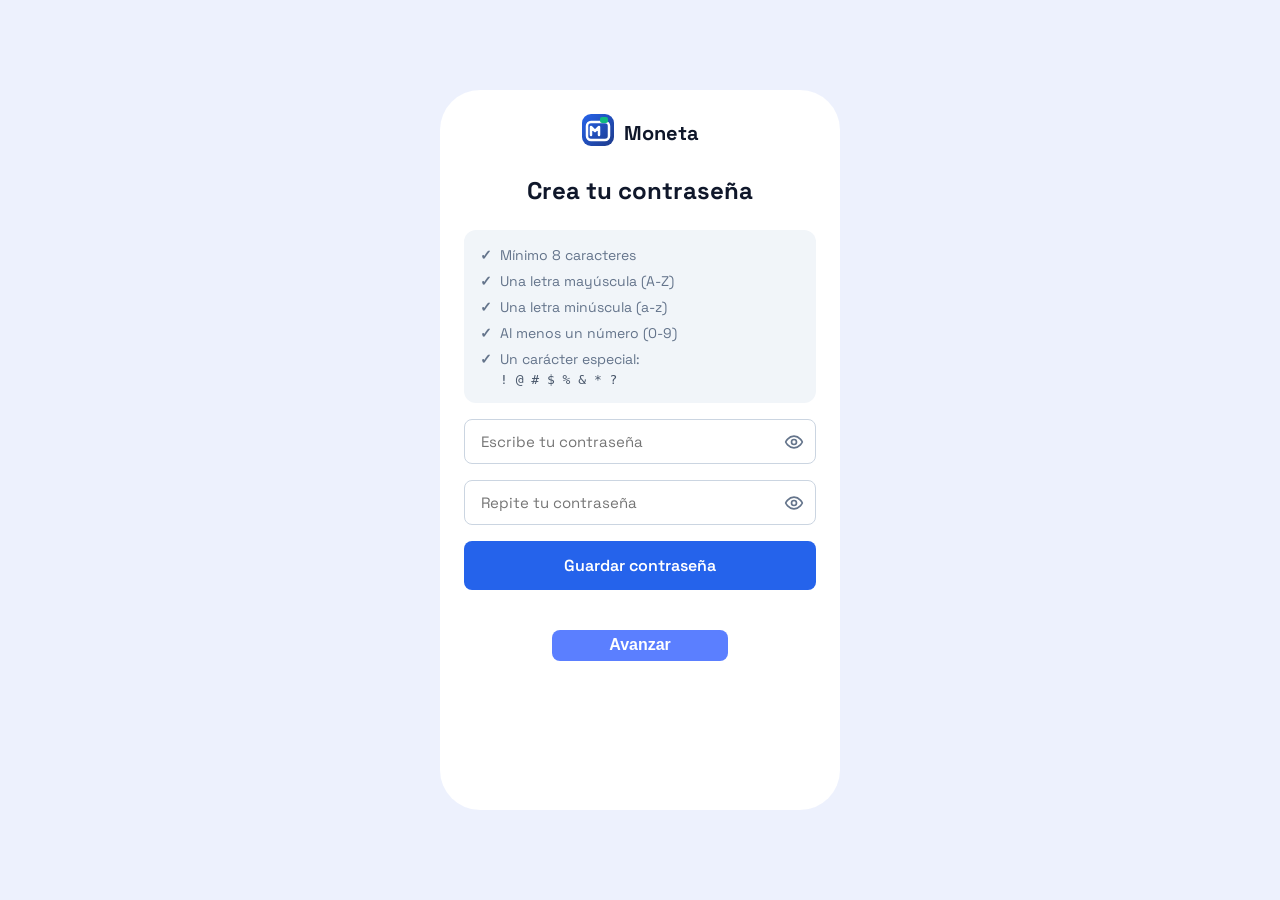
==== commit 27ee3ac4: "Se realiza ajuste de fondo cuadro de contraseña y se agrega boton de avanzar" ====
--- a/Contraseña/contra.html
+++ b/Contraseña/contra.html
@@ -16,6 +16,7 @@
   <main class="main-container">
 
     <!-- Logo Moneta -->
+     <div class="fondo">
     <div class="logo-container logo-top">
       <div class="logo-icon">
         <svg width="32" height="32" viewBox="0 0 32 32" fill="none" xmlns="http://www.w3.org/2000/svg">
@@ -140,8 +141,9 @@
 
       <!-- Botón de Envío -->
       <button type="submit" id="submitBtn" class="submit-btn">Guardar contraseña</button>
-
+       <button type="button" class="bt2" onclick="window.location.href='../Contraseña/contra.html'">Avanzar</button>
     </form>
+    </div>
   </main>
 
   <footer class="footer"></footer>
--- a/Contraseña/pass.css
+++ b/Contraseña/pass.css
@@ -1,7 +1,7 @@
 /* Estilos base y tipografía */
 body {
   font-family: 'Space Grotesk', sans-serif;
-  background-color: #f8fafc;
+  background-color: #EDF1FD;
   margin: 0;
   padding: 0;
   display: flex;
@@ -11,11 +11,16 @@
 }
 
 .main-container {
-  width: 100%;
+  width: 40%;
+  height: 80vh;
   max-width: 400px;
   padding: 24px;
   box-sizing: border-box;
-}
+  background-color: #ffffff;
+   border-radius: 40px;
+}
+
+
 
 .logo-container {
   display: flex;
@@ -180,4 +185,26 @@
   justify-content: center;
   user-select: none;
   color: #64748b;
-}+}
+
+.bt2 {
+  grid-column: 1 / span 2;
+  margin-top: 1.5rem;
+  background-color: #5b7fff;
+  color: #ffffff;
+  border: none;
+  padding: 0.4rem 1rem;
+  font-size: 1rem;
+  font-weight: 600;
+  border-radius: 0.5rem;
+ cursor: pointer;
+  transition: background-color 0.2s ease;
+  font-family: "Inter", sans-serif;
+  width: 50%;
+  margin-left: 5.5rem;
+}
+
+.bt2:hover {
+  background-color: #808bb4;
+}
+
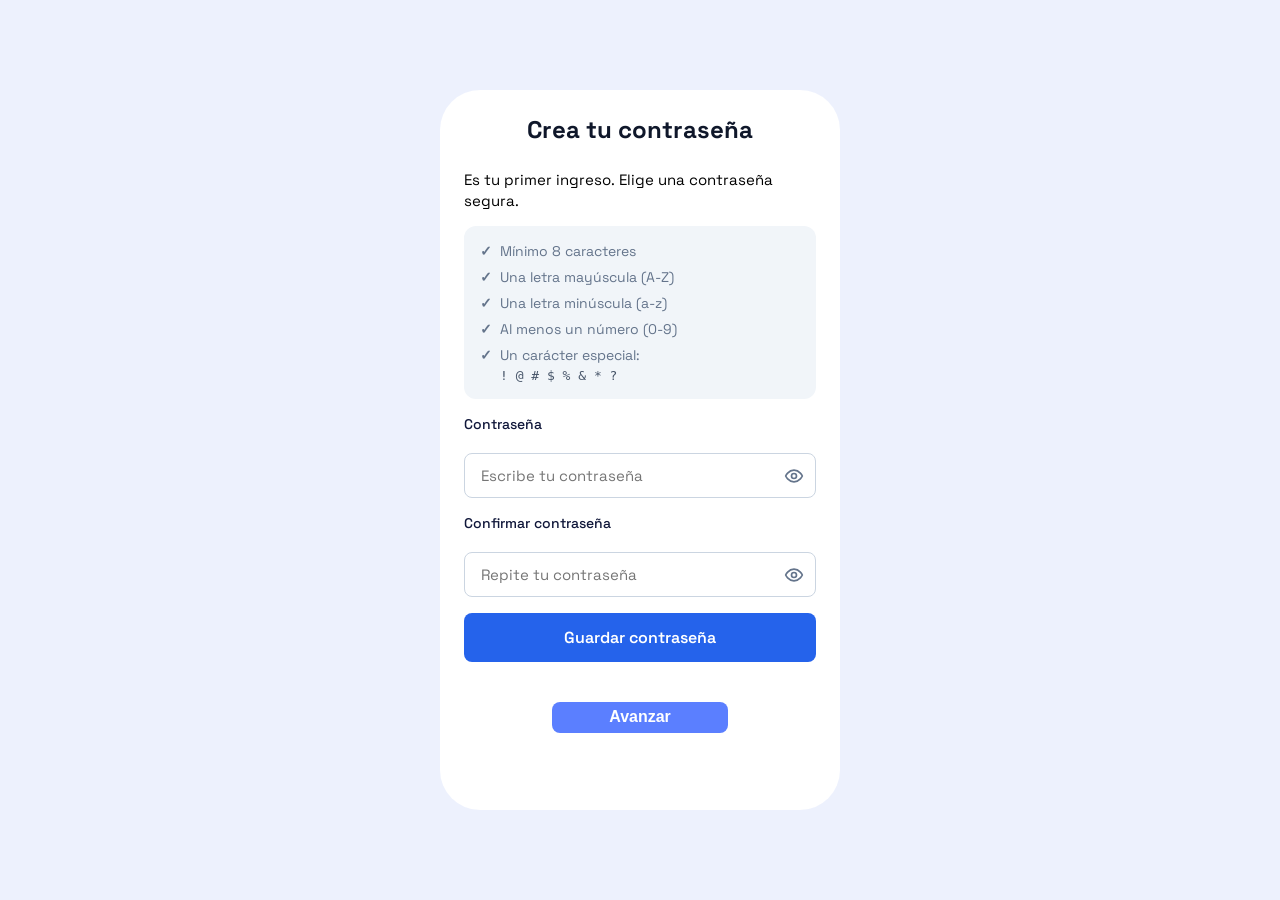
==== commit 51b5c832: "Actualizacion contraseña" ====
--- a/Contraseña/contra.html
+++ b/Contraseña/contra.html
@@ -6,6 +6,10 @@
   <link rel="preconnect" href="https://fonts.googleapis.com">
   <link rel="preconnect" href="https://fonts.gstatic.com" crossorigin>
   <link href="https://fonts.googleapis.com/css2?family=Space+Grotesk:wght@300..700&display=swap" rel="stylesheet">
+    <link rel="preconnect" href="https://fonts.googleapis.com">
+    <link rel="preconnect" href="https://fonts.gstatic.com" crossorigin>
+    <link href="https://fonts.googleapis.com/css2?family=Space+Grotesk:wght@300..700&display=swap" rel="stylesheet">
+ 
 
   <title>Crea tu contraseña - Moneta</title>
   <link rel="stylesheet" href="pass.css">
@@ -17,27 +21,13 @@
 
     <!-- Logo Moneta -->
      <div class="fondo">
-    <div class="logo-container logo-top">
-      <div class="logo-icon">
-        <svg width="32" height="32" viewBox="0 0 32 32" fill="none" xmlns="http://www.w3.org/2000/svg">
-          <defs>
-            <linearGradient id="bgGrad" x1="0%" y1="0%" x2="100%" y2="100%">
-              <stop offset="0%" stop-color="#2563eb"/>
-              <stop offset="100%" stop-color="#1e3a8a"/>
-            </linearGradient>
-          </defs>
-          <rect width="32" height="32" rx="9" fill="url(#bgGrad)"/>
-          <rect x="5" y="8" width="22" height="18" rx="4" stroke="#ffffff" stroke-width="2.5" fill="none"/>
-          <path d="M9 21V13L13 17L17 13V21" stroke="#ffffff" stroke-width="2.5" stroke-linecap="round" stroke-linejoin="round"/>
-          <rect x="18" y="3" width="8" height="6" rx="2" fill="#10b981"/>
-        </svg>
-      </div>
-      <span class="logo-text">Moneta</span>
-    </div>
+   
 
     <h1 class="title">Crea tu contraseña</h1>
 
-    <!-- Formulario con validación nativa HTML5 -->
+    <h3 class="text_logo">Es tu primer ingreso. Elige una contraseña segura.</h3>
+
+       <!-- Formulario con validación nativa HTML5 -->
     <form class="password-form" id="passwordForm">
       
       <!-- Cuadro de Requisitos de Contraseña -->
@@ -72,8 +62,10 @@
       </div>
 
       <!-- Campo 1: Escribe tu contraseña -->
+       <label class="form_label"for="password">Contraseña</label>
       <div class="input-group input-wrapper">
         <input type="checkbox" id="toggle-pass1" class="toggle-checkbox">
+        
         
         <input 
           type="password" 
@@ -106,6 +98,7 @@
       </div>
 
       <!-- Campo 2: Repite tu contraseña -->
+        <label class="form_label" for="confirm-password">Confirmar contraseña</label>
       <div class="input-group input-wrapper">
         <input type="checkbox" id="toggle-pass2" class="toggle-checkbox">
 
@@ -141,7 +134,7 @@
 
       <!-- Botón de Envío -->
       <button type="submit" id="submitBtn" class="submit-btn">Guardar contraseña</button>
-       <button type="button" class="bt2" onclick="window.location.href='../Contraseña/contra.html'">Avanzar</button>
+       <button type="button" class="bt2" onclick="window.location.href='../otp/codigo_otp.html'">Avanzar</button>
     </form>
     </div>
   </main>
--- a/Contraseña/pass.css
+++ b/Contraseña/pass.css
@@ -35,6 +35,28 @@
   font-size: 20px;
   color: #0f172a;
 }
+
+
+
+.text_logo{
+ 
+  font-family: "Space Grotesk", sans-serif;
+  font-size: 15px;
+  font-weight: 400;
+  line-height: 1.4;
+  text-align: left;
+  background-color: #ffffff;
+}
+
+.form_label {
+  display: block;
+  font-size: 14px;
+  font-weight: 500;
+  color: #10173A;
+  margin-bottom: 4px;
+  
+}
+
 
 .title {
   font-size: 24px;
@@ -208,3 +230,429 @@
   background-color: #808bb4;
 }
 
+/* ==========================================================
+   MONETA · Crea tu contraseña
+   Diseño responsive: escritorio (base), portátil, tableta y celular
+   ========================================================== */
+
+/* ---------- Estilos base (PC de escritorio) ---------- */
+*,
+*::before,
+*::after {
+  box-sizing: border-box;
+}
+
+body {
+  font-family: 'Space Grotesk', sans-serif;
+  background-color: #EDF1FD;
+  margin: 0;
+  padding: 0;
+  display: flex;
+  justify-content: center;
+  align-items: center;
+  min-height: 100vh;
+  min-height: 100dvh;
+}
+
+.main-container {
+  width: 40%;
+  min-height: 80vh;            /* antes height fija: ahora crece si el contenido lo necesita */
+  max-width: 400px;
+  padding: 24px;
+  background-color: #ffffff;
+  border-radius: 40px;
+}
+
+.logo-container {
+  display: flex;
+  align-items: center;
+  justify-content: center;
+  gap: 10px;
+  margin-bottom: 24px;
+}
+
+/* El logo ahora se controla desde CSS para poder reducirlo */
+.logo-icon svg {
+  display: block;
+  width: 32px;
+  height: 32px;
+}
+
+.logo-text {
+  font-weight: 700;
+  font-size: 20px;
+  color: #0f172a;
+}
+
+.title {
+  font-size: 24px;
+  font-weight: 700;
+  color: #0f172a;
+  margin: 0 0 24px;
+  text-align: center;
+}
+
+.password-form {
+  display: flex;
+  flex-direction: column;
+  gap: 16px;
+}
+
+.requirements-card {
+  background: #f1f5f9;
+  border-radius: 12px;
+  padding: 16px;
+}
+
+.requirements-list {
+  list-style: none;
+  padding: 0;
+  margin: 0;
+  display: flex;
+  flex-direction: column;
+  gap: 8px;
+}
+
+.requirement-item {
+  display: flex;
+  align-items: center;
+  gap: 8px;
+  font-size: 14px;
+  color: #64748b;
+}
+
+.check-icon {
+  font-weight: bold;
+}
+
+.special-char-item {
+  flex-direction: column;
+  align-items: flex-start;
+  gap: 4px;
+}
+
+.special-char-label {
+  display: flex;
+  align-items: center;
+  gap: 8px;
+}
+
+.special-char-box {
+  font-family: monospace;
+  font-size: 13px;
+  color: #475569;
+  padding-left: 20px;
+  overflow-wrap: anywhere;
+}
+
+/* Campos de entrada */
+.input-group {
+  position: relative;
+  width: 100%;
+}
+
+.input-group input[type="password"],
+.input-group input[type="text"] {
+  width: 100%;
+  min-width: 0;
+  padding: 12px 40px 12px 16px;
+  border: 1px solid #cbd5e1;
+  border-radius: 8px;
+  font-size: 15px;
+  font-family: inherit;
+  outline: none;
+  background: #ffffff;
+}
+
+.input-group input:focus {
+  border-color: #2563eb;
+}
+
+/* Botón de envío */
+.submit-btn {
+  background-color: #2563eb;
+  color: white;
+  border: none;
+  border-radius: 8px;
+  padding: 14px;
+  font-size: 16px;
+  font-weight: 600;
+  cursor: pointer;
+  font-family: inherit;
+  transition: background-color 0.2s;
+}
+
+.submit-btn:hover {
+  background-color: #1d4ed8;
+}
+
+/* ==========================================
+   LÓGICA CSS PARA EL TOGGLE (MOSTRAR / OCULTAR)
+   ========================================== */
+.input-wrapper {
+  position: relative;
+  display: flex;
+  align-items: center;
+}
+
+.toggle-checkbox {
+  display: none;
+}
+
+.input-text {
+  display: none;
+}
+
+/* Al activar el checkbox, se oculta el password y se muestra el texto */
+.toggle-checkbox:checked ~ .input-password {
+  display: none;
+}
+
+.toggle-checkbox:checked ~ .input-text {
+  display: block;
+}
+
+/* Alternancia de los iconos del ojo */
+.toggle-label .eye-off {
+  display: none;
+}
+
+.toggle-checkbox:checked ~ .toggle-label .eye-on {
+  display: none;
+}
+
+.toggle-checkbox:checked ~ .toggle-label .eye-off {
+  display: inline;
+}
+
+.toggle-label {
+  position: absolute;
+  right: 12px;
+  cursor: pointer;
+  display: flex;
+  align-items: center;
+  justify-content: center;
+  user-select: none;
+  color: #64748b;
+}
+
+/* Botón "Avanzar": centrado con márgenes automáticos
+   (antes usaba margin-left fijo de 5.5rem, que se descentraba en pantallas pequeñas) */
+.bt2 {
+  grid-column: 1 / span 2;
+  margin: 1.5rem auto 0;
+  background-color: #5b7fff;
+  color: #ffffff;
+  border: none;
+  padding: 0.4rem 1rem;
+  font-size: 1rem;
+  font-weight: 600;
+  border-radius: 0.5rem;
+  cursor: pointer;
+  transition: background-color 0.2s ease;
+  font-family: "Inter", sans-serif;
+  width: 50%;
+}
+
+.bt2:hover {
+  background-color: #808bb4;
+}
+
+
+/* ==========================================================
+   RESPONSIVE
+   ========================================================== */
+
+/* ---------- Portátiles (hasta 1199px) ---------- */
+@media (max-width: 1199px) {
+  .main-container {
+    width: 45%;
+    max-width: 400px;
+  }
+}
+
+/* ---------- Tabletas grandes / portátiles pequeños (hasta 991px) ---------- */
+@media (max-width: 991px) {
+  body {
+    padding: 24px;
+  }
+
+  .main-container {
+    width: 60%;
+    max-width: 420px;
+    min-height: auto;
+  }
+}
+
+/* ---------- Tabletas (hasta 768px) ---------- */
+@media (max-width: 768px) {
+  body {
+    padding: 20px;
+  }
+
+  .main-container {
+    width: 80%;
+    max-width: 440px;
+    padding: 22px;
+    border-radius: 32px;
+  }
+
+  .logo-container {
+    gap: 8px;
+    margin-bottom: 20px;
+  }
+
+  .logo-icon svg {
+    width: 28px;
+    height: 28px;
+  }
+
+  .logo-text {
+    font-size: 18px;
+  }
+
+  .title {
+    font-size: 22px;
+    margin-bottom: 20px;
+  }
+
+  .password-form {
+    gap: 14px;
+  }
+
+  .requirements-card {
+    padding: 14px;
+  }
+
+  .requirement-item {
+    font-size: 13px;
+  }
+
+  .special-char-box {
+    font-size: 12px;
+  }
+
+  .input-group input[type="password"],
+  .input-group input[type="text"] {
+    padding: 11px 38px 11px 14px;
+    font-size: 14px;
+  }
+
+  .submit-btn {
+    padding: 12px;
+    font-size: 15px;
+  }
+
+  .bt2 {
+    margin-top: 1.2rem;
+    font-size: 0.95rem;
+    width: 55%;
+  }
+}
+
+/* ---------- Celulares (hasta 480px) ---------- */
+@media (max-width: 480px) {
+  body {
+    padding: 12px;
+  }
+
+  .main-container {
+    width: 100%;
+    max-width: 100%;
+    padding: 18px;
+    border-radius: 28px;
+  }
+
+  .logo-container {
+    gap: 6px;
+    margin-bottom: 16px;
+  }
+
+  .logo-icon svg {
+    width: 24px;
+    height: 24px;
+  }
+
+  .logo-text {
+    font-size: 16px;
+  }
+
+  .title {
+    font-size: 20px;
+    margin-bottom: 16px;
+  }
+
+  .password-form {
+    gap: 12px;
+  }
+
+  .requirements-card {
+    padding: 12px;
+    border-radius: 10px;
+  }
+
+  .requirements-list {
+    gap: 6px;
+  }
+
+  .requirement-item {
+    font-size: 12.5px;
+    gap: 6px;
+  }
+
+  .special-char-label {
+    gap: 6px;
+  }
+
+  .special-char-box {
+    font-size: 11.5px;
+    padding-left: 18px;
+  }
+
+  .input-group input[type="password"],
+  .input-group input[type="text"] {
+    padding: 10px 36px 10px 12px;
+    font-size: 13px;
+  }
+
+  .toggle-label {
+    right: 10px;
+  }
+
+  .toggle-label svg {
+    width: 18px;
+    height: 18px;
+  }
+
+  .submit-btn {
+    padding: 11px;
+    font-size: 14px;
+  }
+
+  .bt2 {
+    margin-top: 1rem;
+    padding: 0.4rem 0.8rem;
+    font-size: 0.85rem;
+    width: 65%;
+  }
+}
+
+/* ---------- Celulares muy pequeños (hasta 360px) ---------- */
+@media (max-width: 360px) {
+  .main-container {
+    padding: 14px;
+    border-radius: 24px;
+  }
+
+  .title {
+    font-size: 18px;
+  }
+
+  .requirement-item {
+    font-size: 12px;
+  }
+
+  .bt2 {
+    width: 75%;
+  }
+}
